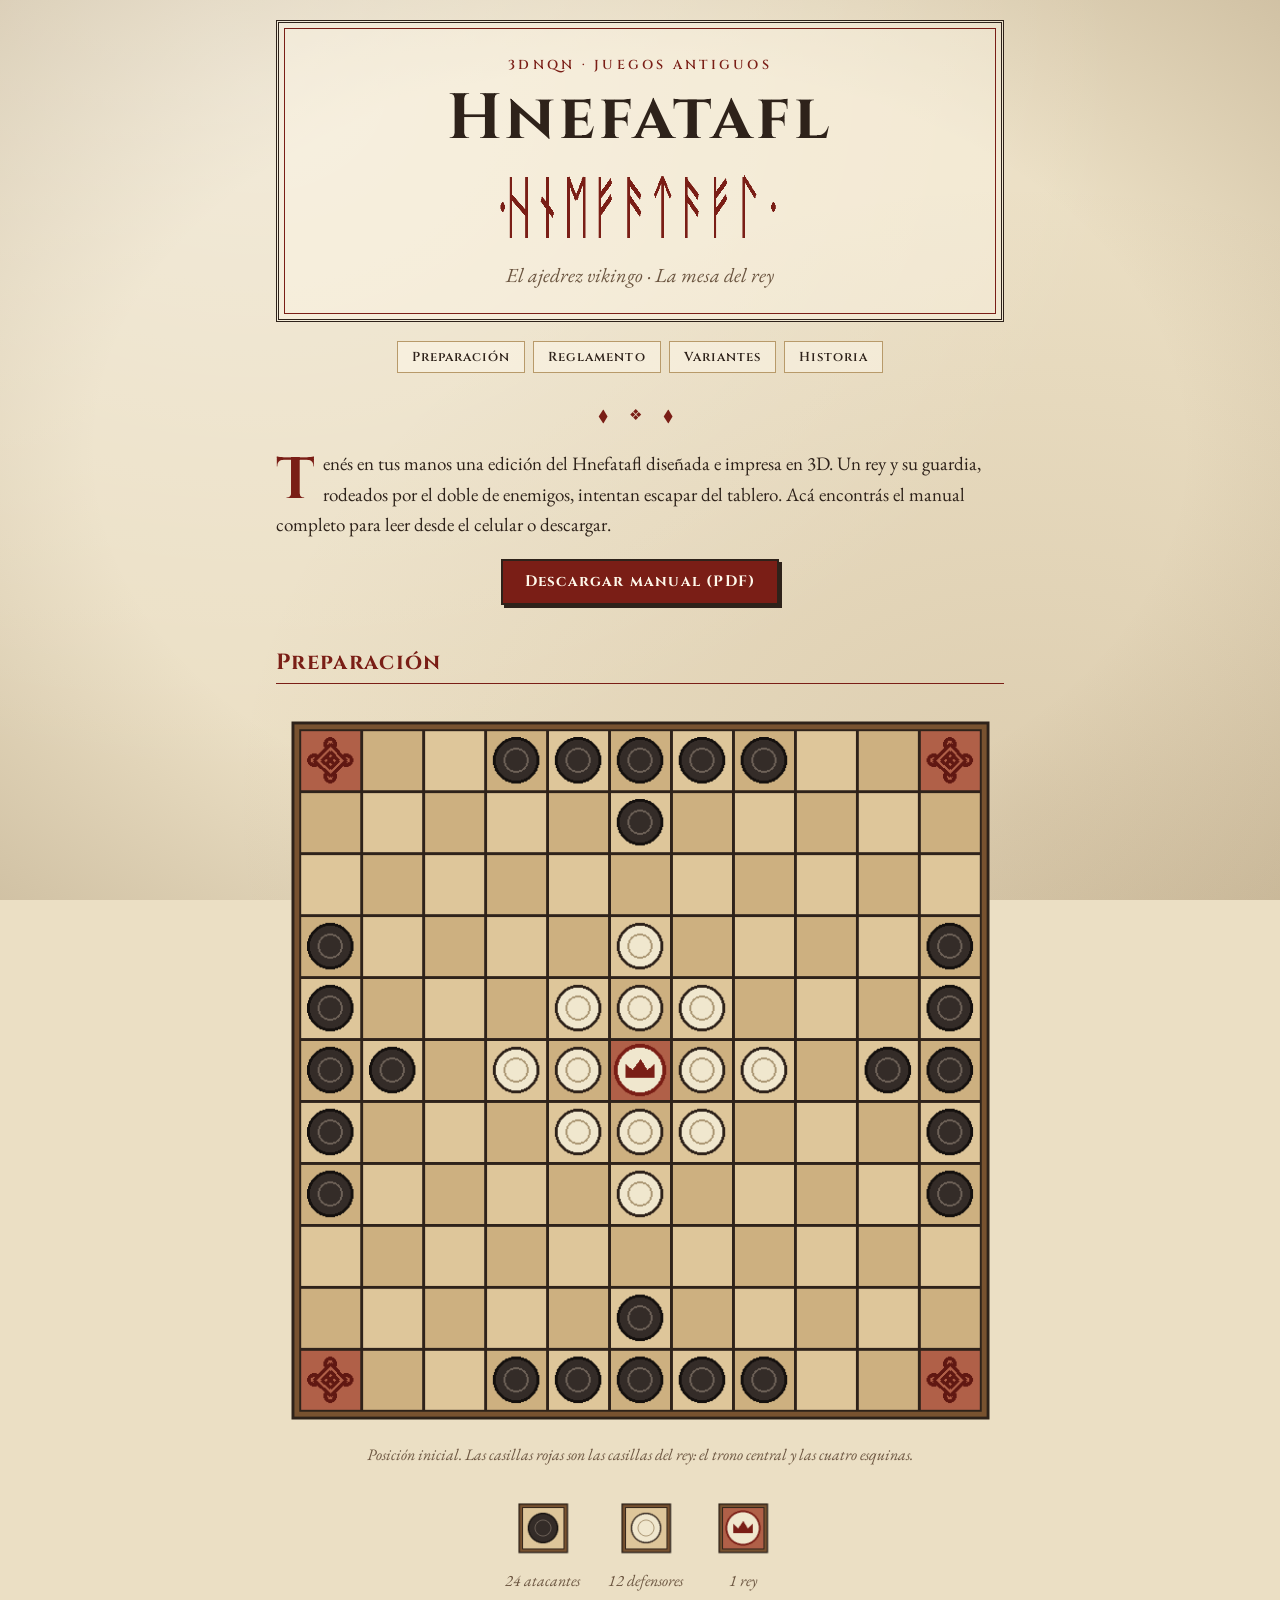
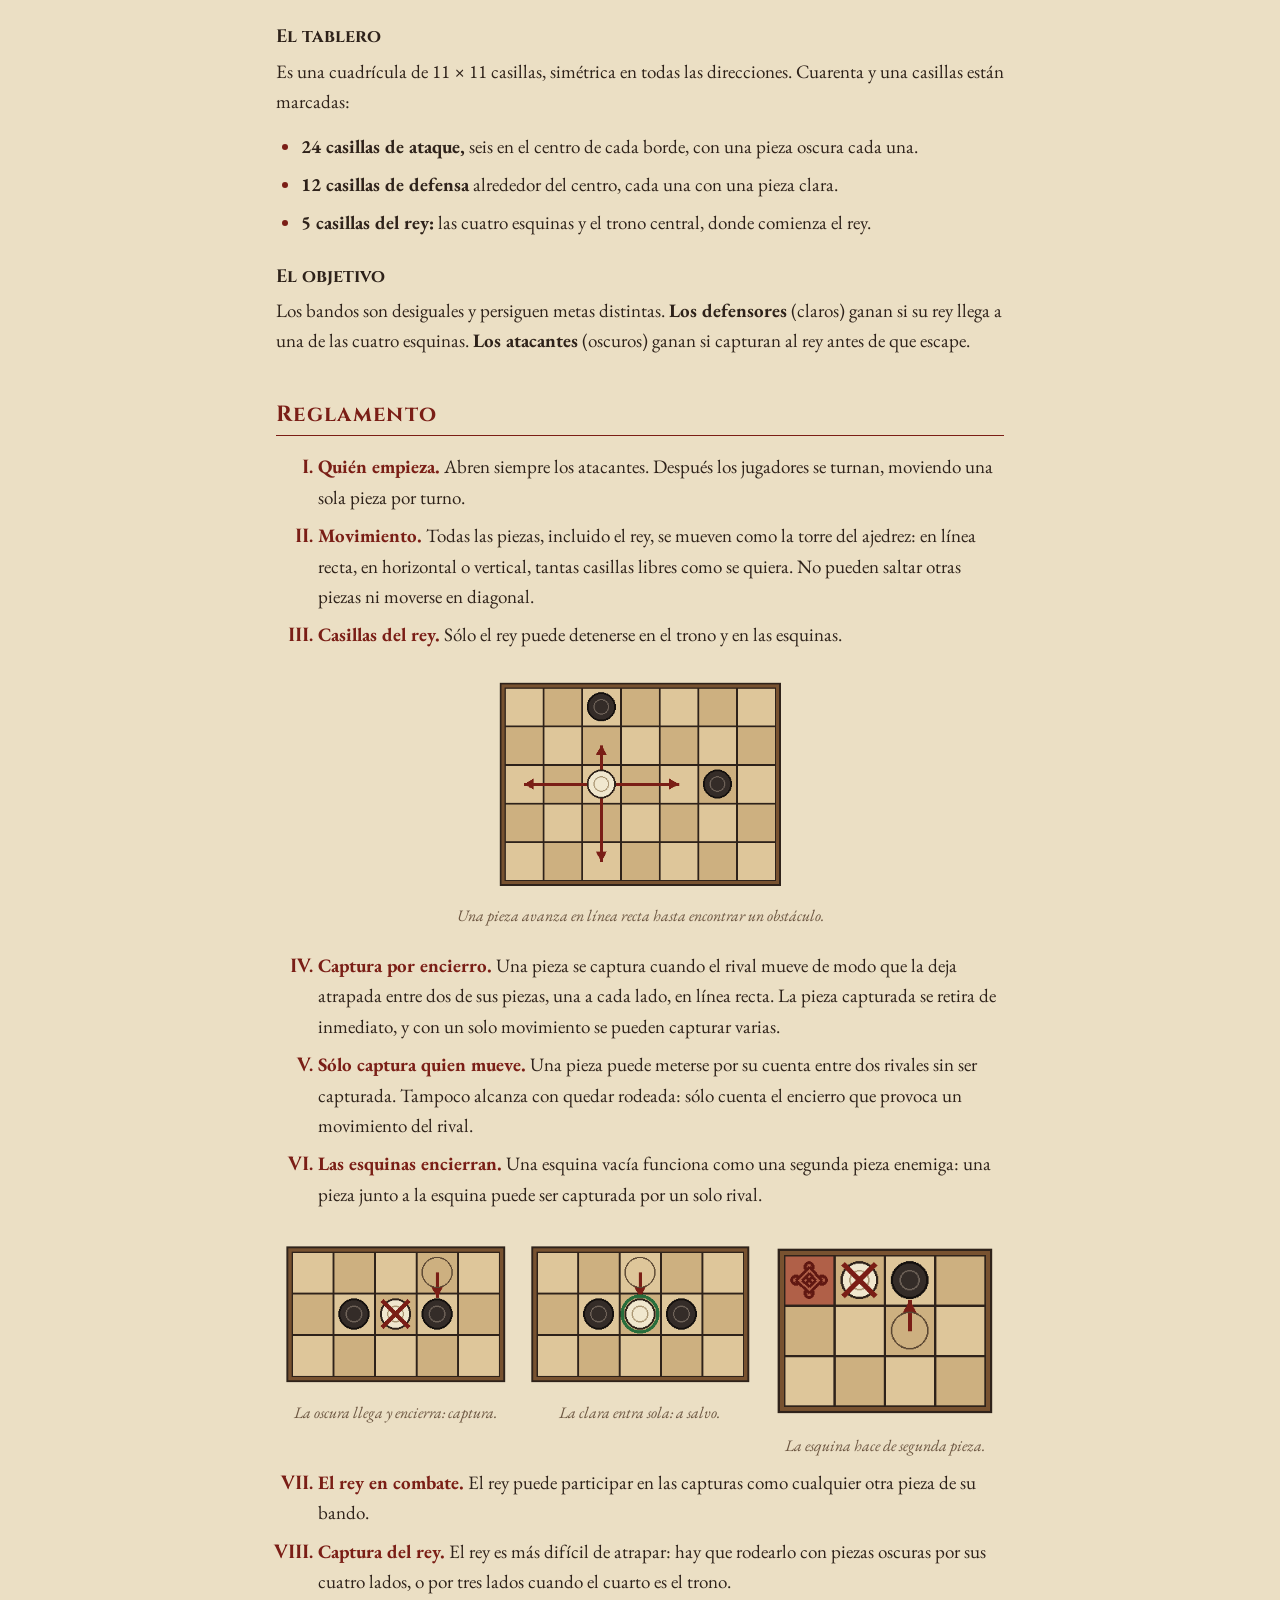
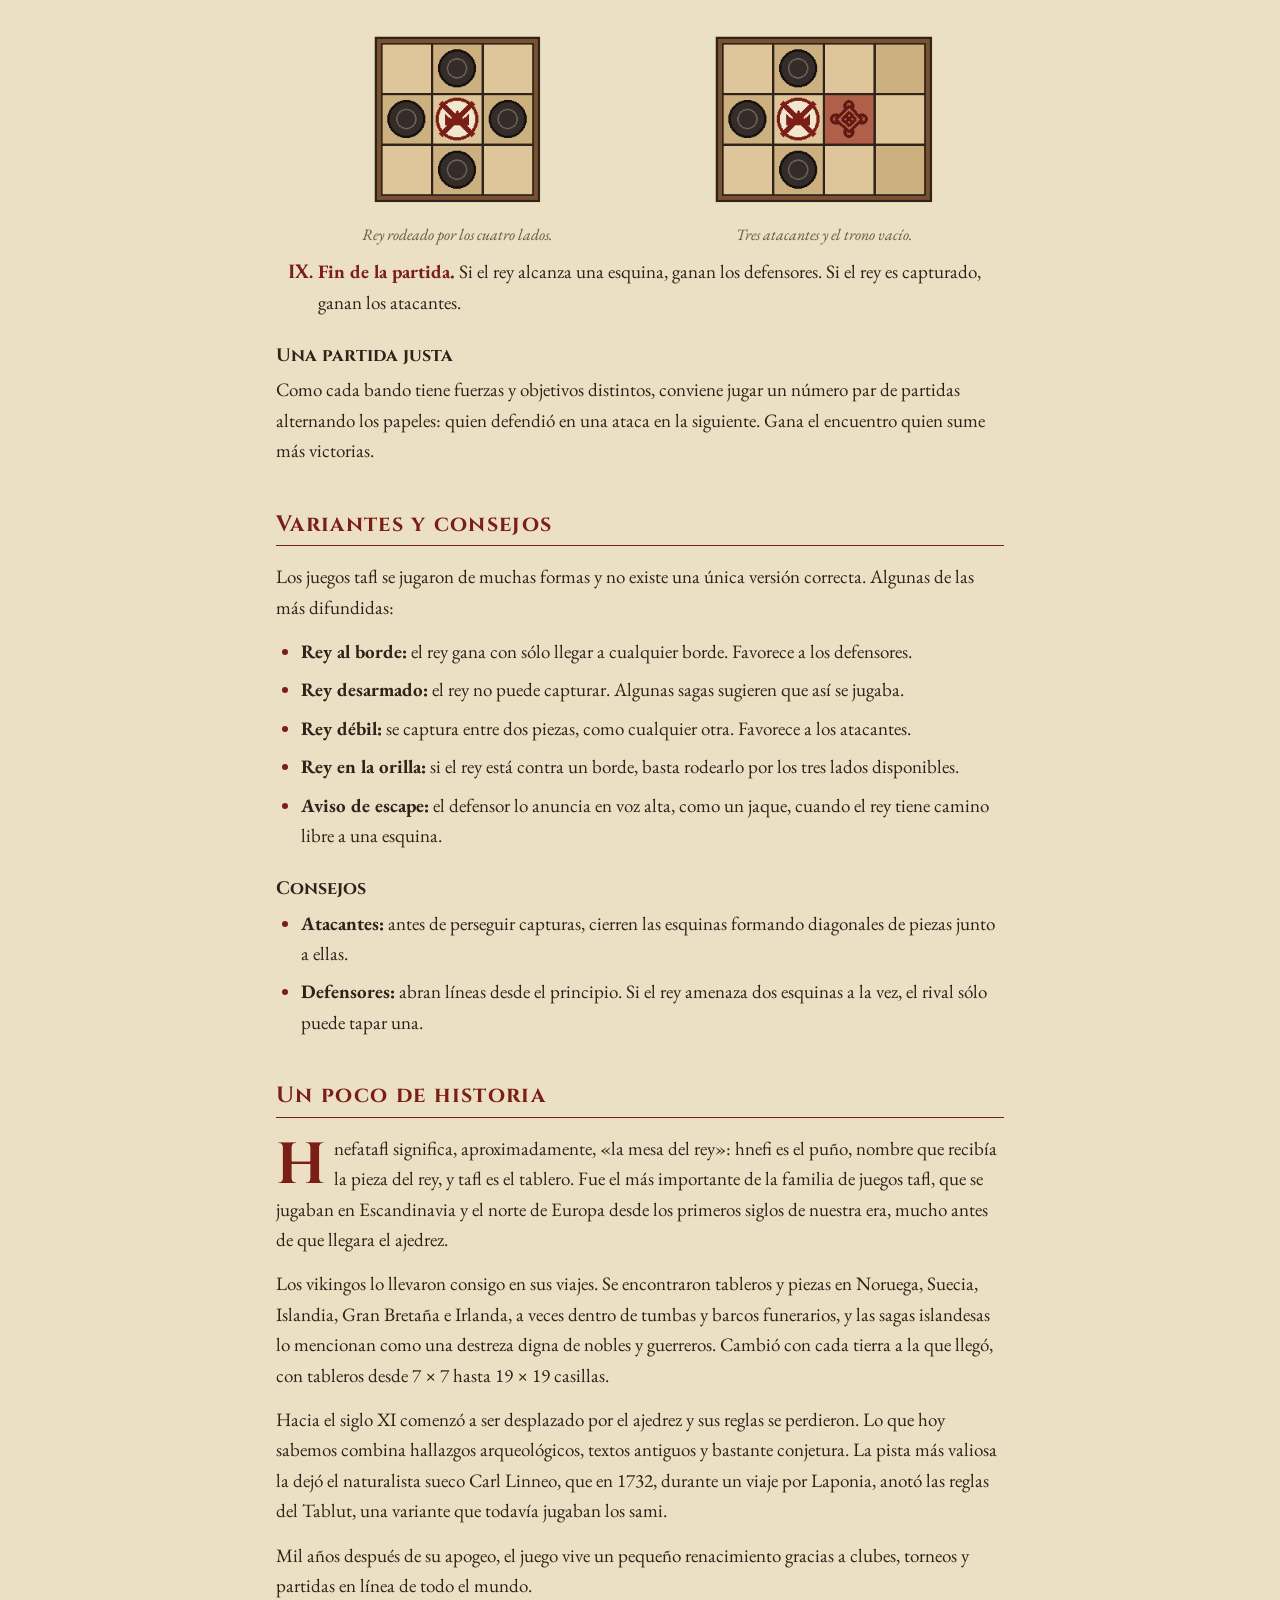
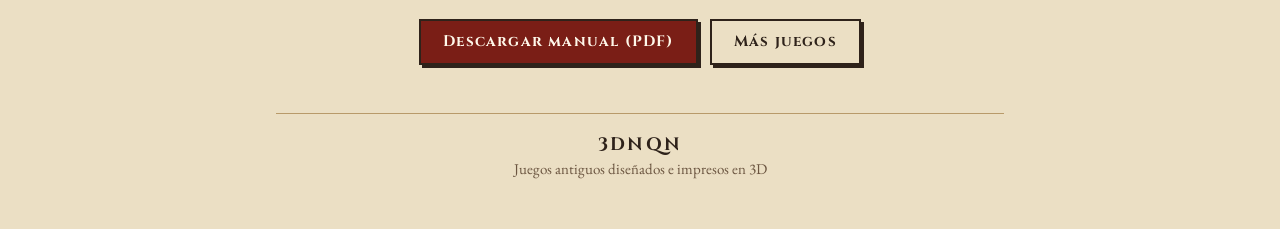
==== hnefatafl/index.html @ ff0a2fd7 "Sitio inicial: portada, Real de Ur y Hnefatafl Co-Authored-By: Claude Opus 5.5 <noreply@anthropic.co" ====
<!doctype html>
<html lang="es">
<head>
<meta charset="utf-8">
<meta name="viewport" content="width=device-width, initial-scale=1">
<title>Hnefatafl · Manual de juego · 3DNQN</title>
<meta name="description" content="Manual del Hnefatafl, el ajedrez vikingo: preparación, reglamento con diagramas, variantes e historia. Edición impresa en 3D por 3DNQN.">
<link rel="preconnect" href="https://fonts.googleapis.com">
<link rel="preconnect" href="https://fonts.gstatic.com" crossorigin>
<link href="https://fonts.googleapis.com/css2?family=Cinzel:wght@600;700&family=EB+Garamond:ital,wght@0,400;0,600;1,400&display=swap" rel="stylesheet">
<link rel="stylesheet" href="../assets/estilo.css">
</head>
<body class="tafl">
<main class="pagina">

  <header class="marco">
    <p class="sobretitulo">3DNQN · Juegos antiguos</p>
    <h1>Hnefatafl</h1>
    <img class="runas" src="runas.png" width="688" height="80" alt="Hnefatafl escrito en runas">
    <p class="bajada">El ajedrez vikingo · La mesa del rey</p>
  </header>

  <ul class="indice">
    <li><a href="#preparacion">Preparación</a></li>
    <li><a href="#reglamento">Reglamento</a></li>
    <li><a href="#variantes">Variantes</a></li>
    <li><a href="#historia">Historia</a></li>
  </ul>

  <p class="ornamento">◆ ❖ ◆</p>

  <p class="inicial">Tenés en tus manos una edición del Hnefatafl diseñada e impresa en 3D. Un rey y su guardia, rodeados por el doble de enemigos, intentan escapar del tablero. Acá encontrás el manual completo para leer desde el celular o descargar.</p>

  <div class="botones">
    <a class="boton" href="manual-hnefatafl.pdf" download>Descargar manual (PDF)</a>
  </div>

  <h2 id="preparacion">Preparación</h2>
  <figure>
    <img src="tablero.png" width="752" height="752" alt="Tablero de 11 por 11 en la posición inicial: el rey en el centro, doce defensores en cruz y veinticuatro atacantes en los bordes.">
    <figcaption>Posición inicial. Las casillas rojas son las casillas del rey: el trono central y las cuatro esquinas.</figcaption>
  </figure>

  <div class="piezas">
    <figure><img src="p_a.png" width="138" height="138" alt="Pieza atacante"><figcaption>24 atacantes</figcaption></figure>
    <figure><img src="p_d.png" width="138" height="138" alt="Pieza defensora"><figcaption>12 defensores</figcaption></figure>
    <figure><img src="p_k.png" width="138" height="138" alt="El rey"><figcaption>1 rey</figcaption></figure>
  </div>

  <h3>El tablero</h3>
  <p>Es una cuadrícula de 11 × 11 casillas, simétrica en todas las direcciones. Cuarenta y una casillas están marcadas:</p>
  <ul>
    <li><strong>24 casillas de ataque,</strong> seis en el centro de cada borde, con una pieza oscura cada una.</li>
    <li><strong>12 casillas de defensa</strong> alrededor del centro, cada una con una pieza clara.</li>
    <li><strong>5 casillas del rey:</strong> las cuatro esquinas y el trono central, donde comienza el rey.</li>
  </ul>

  <h3>El objetivo</h3>
  <p>Los bandos son desiguales y persiguen metas distintas. <strong>Los defensores</strong> (claros) ganan si su rey llega a una de las cuatro esquinas. <strong>Los atacantes</strong> (oscuros) ganan si capturan al rey antes de que escape.</p>

  <h2 id="reglamento">Reglamento</h2>
  <ol class="reglas">
    <li><span class="regla">Quién empieza.</span> Abren siempre los atacantes. Después los jugadores se turnan, moviendo una sola pieza por turno.</li>
    <li><span class="regla">Movimiento.</span> Todas las piezas, incluido el rey, se mueven como la torre del ajedrez: en línea recta, en horizontal o vertical, tantas casillas libres como se quiera. No pueden saltar otras piezas ni moverse en diagonal.</li>
    <li><span class="regla">Casillas del rey.</span> Sólo el rey puede detenerse en el trono y en las esquinas.</li>
  </ol>
  <figure>
    <img src="d_mov.png" width="496" height="368" alt="Una pieza se mueve en línea recta hasta encontrar un obstáculo." style="max-width:300px">
    <figcaption>Una pieza avanza en línea recta hasta encontrar un obstáculo.</figcaption>
  </figure>

  <ol class="reglas" start="4">
    <li><span class="regla">Captura por encierro.</span> Una pieza se captura cuando el rival mueve de modo que la deja atrapada entre dos de sus piezas, una a cada lado, en línea recta. La pieza capturada se retira de inmediato, y con un solo movimiento se pueden capturar varias.</li>
    <li><span class="regla">Sólo captura quien mueve.</span> Una pieza puede meterse por su cuenta entre dos rivales sin ser capturada. Tampoco alcanza con quedar rodeada: sólo cuenta el encierro que provoca un movimiento del rival.</li>
    <li><span class="regla">Las esquinas encierran.</span> Una esquina vacía funciona como una segunda pieza enemiga: una pieza junto a la esquina puede ser capturada por un solo rival.</li>
  </ol>
  <div class="par tres">
    <figure><img src="d_cap.png" width="368" height="240" alt="Captura: la pieza oscura llega y encierra a la clara."><figcaption>La oscura llega y encierra: captura.</figcaption></figure>
    <figure><img src="d_safe.png" width="368" height="240" alt="La pieza clara entra sola entre dos oscuras y queda a salvo."><figcaption>La clara entra sola: a salvo.</figcaption></figure>
    <figure><img src="d_corner.png" width="304" height="240" alt="La esquina actúa como segunda pieza en la captura."><figcaption>La esquina hace de segunda pieza.</figcaption></figure>
  </div>

  <ol class="reglas" start="7">
    <li><span class="regla">El rey en combate.</span> El rey puede participar en las capturas como cualquier otra pieza de su bando.</li>
    <li><span class="regla">Captura del rey.</span> El rey es más difícil de atrapar: hay que rodearlo con piezas oscuras por sus cuatro lados, o por tres lados cuando el cuarto es el trono.</li>
  </ol>
  <div class="par">
    <figure><img src="d_rey4.png" width="240" height="240" alt="Rey rodeado por cuatro atacantes."><figcaption>Rey rodeado por los cuatro lados.</figcaption></figure>
    <figure><img src="d_rey3.png" width="304" height="240" alt="Rey rodeado por tres atacantes y el trono."><figcaption>Tres atacantes y el trono vacío.</figcaption></figure>
  </div>
  <ol class="reglas" start="9">
    <li><span class="regla">Fin de la partida.</span> Si el rey alcanza una esquina, ganan los defensores. Si el rey es capturado, ganan los atacantes.</li>
  </ol>

  <h3>Una partida justa</h3>
  <p>Como cada bando tiene fuerzas y objetivos distintos, conviene jugar un número par de partidas alternando los papeles: quien defendió en una ataca en la siguiente. Gana el encuentro quien sume más victorias.</p>

  <h2 id="variantes">Variantes y consejos</h2>
  <p>Los juegos tafl se jugaron de muchas formas y no existe una única versión correcta. Algunas de las más difundidas:</p>
  <ul>
    <li><strong>Rey al borde:</strong> el rey gana con sólo llegar a cualquier borde. Favorece a los defensores.</li>
    <li><strong>Rey desarmado:</strong> el rey no puede capturar. Algunas sagas sugieren que así se jugaba.</li>
    <li><strong>Rey débil:</strong> se captura entre dos piezas, como cualquier otra. Favorece a los atacantes.</li>
    <li><strong>Rey en la orilla:</strong> si el rey está contra un borde, basta rodearlo por los tres lados disponibles.</li>
    <li><strong>Aviso de escape:</strong> el defensor lo anuncia en voz alta, como un jaque, cuando el rey tiene camino libre a una esquina.</li>
  </ul>
  <h3>Consejos</h3>
  <ul>
    <li><strong>Atacantes:</strong> antes de perseguir capturas, cierren las esquinas formando diagonales de piezas junto a ellas.</li>
    <li><strong>Defensores:</strong> abran líneas desde el principio. Si el rey amenaza dos esquinas a la vez, el rival sólo puede tapar una.</li>
  </ul>

  <h2 id="historia">Un poco de historia</h2>
  <p class="inicial">Hnefatafl significa, aproximadamente, «la mesa del rey»: hnefi es el puño, nombre que recibía la pieza del rey, y tafl es el tablero. Fue el más importante de la familia de juegos tafl, que se jugaban en Escandinavia y el norte de Europa desde los primeros siglos de nuestra era, mucho antes de que llegara el ajedrez.</p>
  <p>Los vikingos lo llevaron consigo en sus viajes. Se encontraron tableros y piezas en Noruega, Suecia, Islandia, Gran Bretaña e Irlanda, a veces dentro de tumbas y barcos funerarios, y las sagas islandesas lo mencionan como una destreza digna de nobles y guerreros. Cambió con cada tierra a la que llegó, con tableros desde 7 × 7 hasta 19 × 19 casillas.</p>
  <p>Hacia el siglo XI comenzó a ser desplazado por el ajedrez y sus reglas se perdieron. Lo que hoy sabemos combina hallazgos arqueológicos, textos antiguos y bastante conjetura. La pista más valiosa la dejó el naturalista sueco Carl Linneo, que en 1732, durante un viaje por Laponia, anotó las reglas del Tablut, una variante que todavía jugaban los sami.</p>
  <p>Mil años después de su apogeo, el juego vive un pequeño renacimiento gracias a clubes, torneos y partidas en línea de todo el mundo.</p>

  <div class="botones">
    <a class="boton" href="manual-hnefatafl.pdf" download>Descargar manual (PDF)</a>
    <a class="boton secundario" href="../">Más juegos</a>
  </div>

  <footer>
    <div class="marca">3DNQN</div>
    <div>Juegos antiguos diseñados e impresos en 3D</div>
  </footer>

</main>
</body>
</html>
---- assets/estilo.css ----
/* 3DNQN · Juegos antiguos — estilo compartido */
:root {
  --papel: #efe2c4;
  --papel-2: #e4d2aa;
  --tinta: #3a2a1a;
  --tinta-suave: #6b5540;
  --acento: #8e3020;      /* rojo ocre */
  --acento-2: #26406a;    /* lapislázuli */
  --borde: #b89a6a;
  --ancho: 760px;
}
body.tafl {
  --papel: #ebdfc4;
  --papel-2: #dccaa2;
  --tinta: #2e221a;
  --acento: #7a1e16;      /* rojo sangre */
  --acento-2: #34302c;    /* hierro */
}

* { box-sizing: border-box; }
html { -webkit-text-size-adjust: 100%; }
body {
  margin: 0;
  color: var(--tinta);
  font: 19px/1.6 "EB Garamond", Garamond, Georgia, serif;
  background-color: var(--papel);
  background-image:
    radial-gradient(ellipse at 20% 10%, rgba(255,255,255,.35), transparent 60%),
    radial-gradient(ellipse at 80% 90%, rgba(120,80,30,.12), transparent 55%),
    radial-gradient(ellipse at 50% 50%, transparent 60%, rgba(90,60,20,.18));
  background-attachment: fixed;
}

.pagina {
  max-width: var(--ancho);
  margin: 0 auto;
  padding: 0 16px 48px;
}

/* ---------- cabecera ---------- */
.marco {
  border: 3px double var(--tinta);
  outline: 1px solid var(--acento);
  outline-offset: -9px;
  padding: 36px 20px 28px;
  margin: 20px 0 8px;
  text-align: center;
  background: rgba(255,250,235,.35);
}
.sobretitulo {
  font: 600 13px/1 "Cinzel", serif;
  letter-spacing: .25em;
  color: var(--acento);
  text-transform: uppercase;
  margin: 0 0 14px;
}
h1 {
  font: 700 clamp(38px, 10vw, 64px)/1.05 "Cinzel", serif;
  letter-spacing: .06em;
  margin: 0;
}
h1 .rojo { color: var(--acento); display: block; }
.bajada { font-style: italic; font-size: 20px; color: var(--tinta-suave); margin: 12px 0 0; }
.runas { display: block; margin: 14px auto 0; width: min(300px, 80%); }

.ornamento {
  text-align: center; color: var(--acento);
  letter-spacing: .6em; font-size: 15px; margin: 22px 0;
}

/* ---------- navegación ---------- */
.indice {
  display: flex; flex-wrap: wrap; gap: 8px; justify-content: center;
  margin: 18px 0 6px; padding: 0; list-style: none;
}
.indice a {
  display: inline-block; padding: 6px 14px;
  font: 600 13px/1.4 "Cinzel", serif; letter-spacing: .08em;
  color: var(--tinta); text-decoration: none;
  border: 1px solid var(--borde); background: rgba(255,250,235,.5);
}
.indice a:hover, .indice a:focus { background: var(--acento); color: #fff8ea; border-color: var(--acento); }

/* ---------- textos ---------- */
h2 {
  font: 700 22px/1.3 "Cinzel", serif;
  letter-spacing: .06em;
  color: var(--acento);
  border-bottom: 1px solid var(--acento);
  padding-bottom: 6px;
  margin: 44px 0 16px;
  scroll-margin-top: 16px;
}
h3 { font: 700 18px/1.3 "Cinzel", serif; margin: 26px 0 8px; color: var(--tinta); }
p { margin: 0 0 14px; }
p.inicial::first-letter {
  float: left; font: 700 58px/.9 "Cinzel", serif;
  color: var(--acento); padding: 6px 8px 0 0;
}
ul, ol { padding-left: 1.3em; margin: 0 0 16px; }
li { margin-bottom: 8px; }
ul li::marker { color: var(--acento); }
ol.reglas { list-style: upper-roman; padding-left: 2.2em; }
ol.reglas li::marker { color: var(--acento); font-family: "Cinzel", serif; font-weight: 700; }
strong { color: var(--tinta); }
.regla { color: var(--acento); font-weight: 700; }
a { color: var(--acento); }

/* ---------- figuras ---------- */
figure { margin: 22px 0; text-align: center; }
figure img {
  max-width: 100%; height: auto; display: block; margin: 0 auto;
}
figure.lamina img { border: 1px solid var(--borde); background: #f6ecd4; padding: 6px; box-shadow: 0 2px 8px rgba(60,40,10,.18); }
figcaption { font-style: italic; font-size: 16px; color: var(--tinta-suave); margin-top: 8px; }
.par { display: grid; grid-template-columns: 1fr; gap: 6px; }
@media (min-width: 560px) { .par { grid-template-columns: 1fr 1fr; } .par.tres { grid-template-columns: 1fr 1fr 1fr; } }
.par figure { margin: 10px 0; }
.par figure img { max-height: 190px; width: auto; }
.piezas { display: flex; justify-content: center; gap: 28px; flex-wrap: wrap; }
.piezas figure { margin: 6px 0; }
.piezas img { width: 64px; }

/* ---------- tabla de dados ---------- */
.tabla-scroll { overflow-x: auto; }
table { border-collapse: collapse; margin: 6px auto 16px; font-size: 16px; }
th, td { border: 1px solid var(--tinta-suave); padding: 6px 10px; text-align: center; }
th { background: var(--papel-2); font-family: "Cinzel", serif; font-size: 14px; }

/* ---------- botones ---------- */
.botones { display: flex; flex-wrap: wrap; gap: 12px; justify-content: center; margin: 18px 0 6px; }
.boton {
  display: inline-block; padding: 12px 22px;
  font: 700 15px/1.2 "Cinzel", serif; letter-spacing: .08em;
  color: #fff8ea; background: var(--acento); text-decoration: none;
  border: 2px solid var(--tinta);
  box-shadow: 3px 3px 0 var(--tinta);
}
.boton.secundario { background: transparent; color: var(--tinta); }
.boton:active { transform: translate(2px,2px); box-shadow: 1px 1px 0 var(--tinta); }

/* ---------- portada: tarjetas ---------- */
.tarjetas { display: grid; grid-template-columns: 1fr; gap: 18px; margin-top: 18px; }
@media (min-width: 620px) { .tarjetas { grid-template-columns: 1fr 1fr; } }
.tarjeta {
  display: block; text-decoration: none; color: var(--tinta);
  border: 1px solid var(--borde); background: rgba(255,250,235,.5);
  padding: 14px 14px 18px; text-align: center;
}
.tarjeta img { width: 100%; height: 190px; object-fit: contain; display: block; margin-bottom: 10px; }
.tarjeta h3 { margin: 6px 0 4px; color: var(--acento); }
.tarjeta p { font-size: 16px; margin: 0; color: var(--tinta-suave); }
.tarjeta:hover { border-color: var(--acento); }

/* ---------- pie ---------- */
footer {
  text-align: center; font-size: 15px; color: var(--tinta-suave);
  border-top: 1px solid var(--borde); margin-top: 48px; padding-top: 18px;
}
footer .marca { font: 700 18px "Cinzel", serif; color: var(--tinta); letter-spacing: .12em; }
.volver { display: inline-block; margin-top: 18px; font-family: "Cinzel", serif; font-size: 14px; }
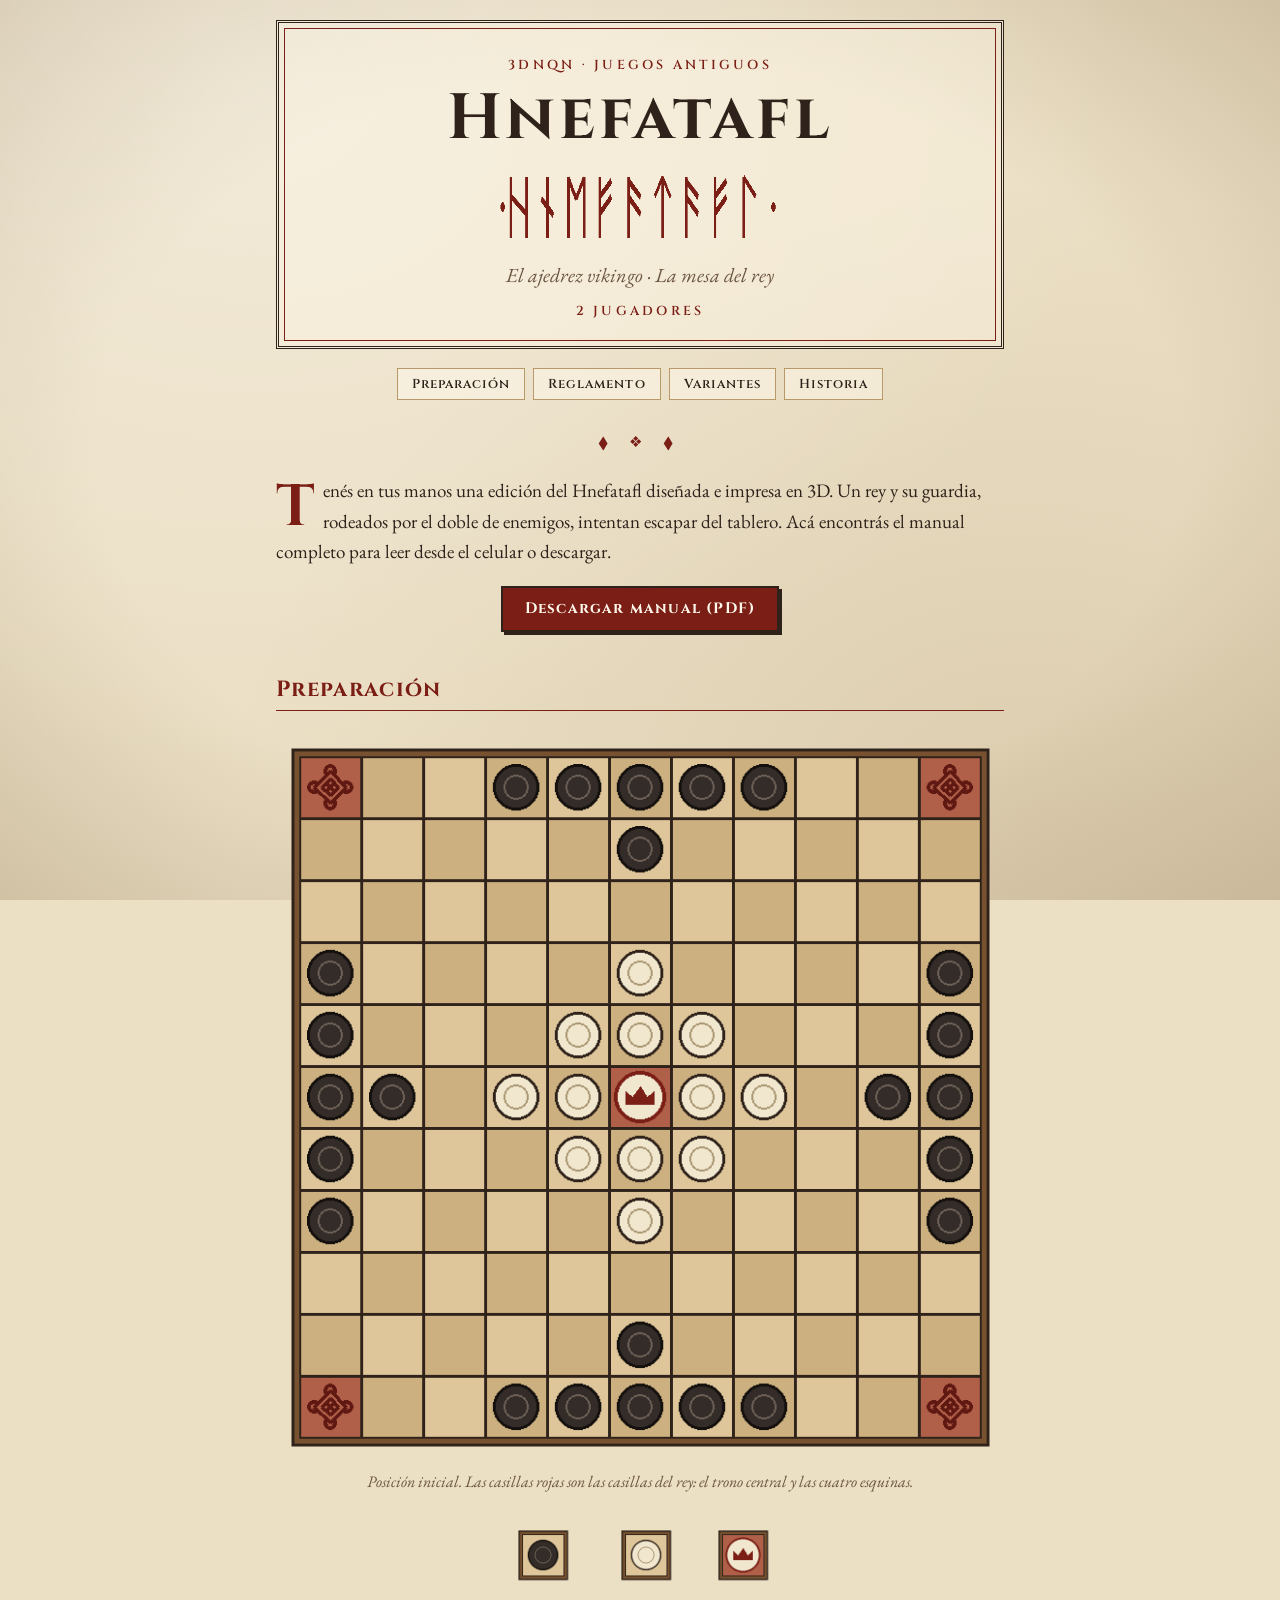
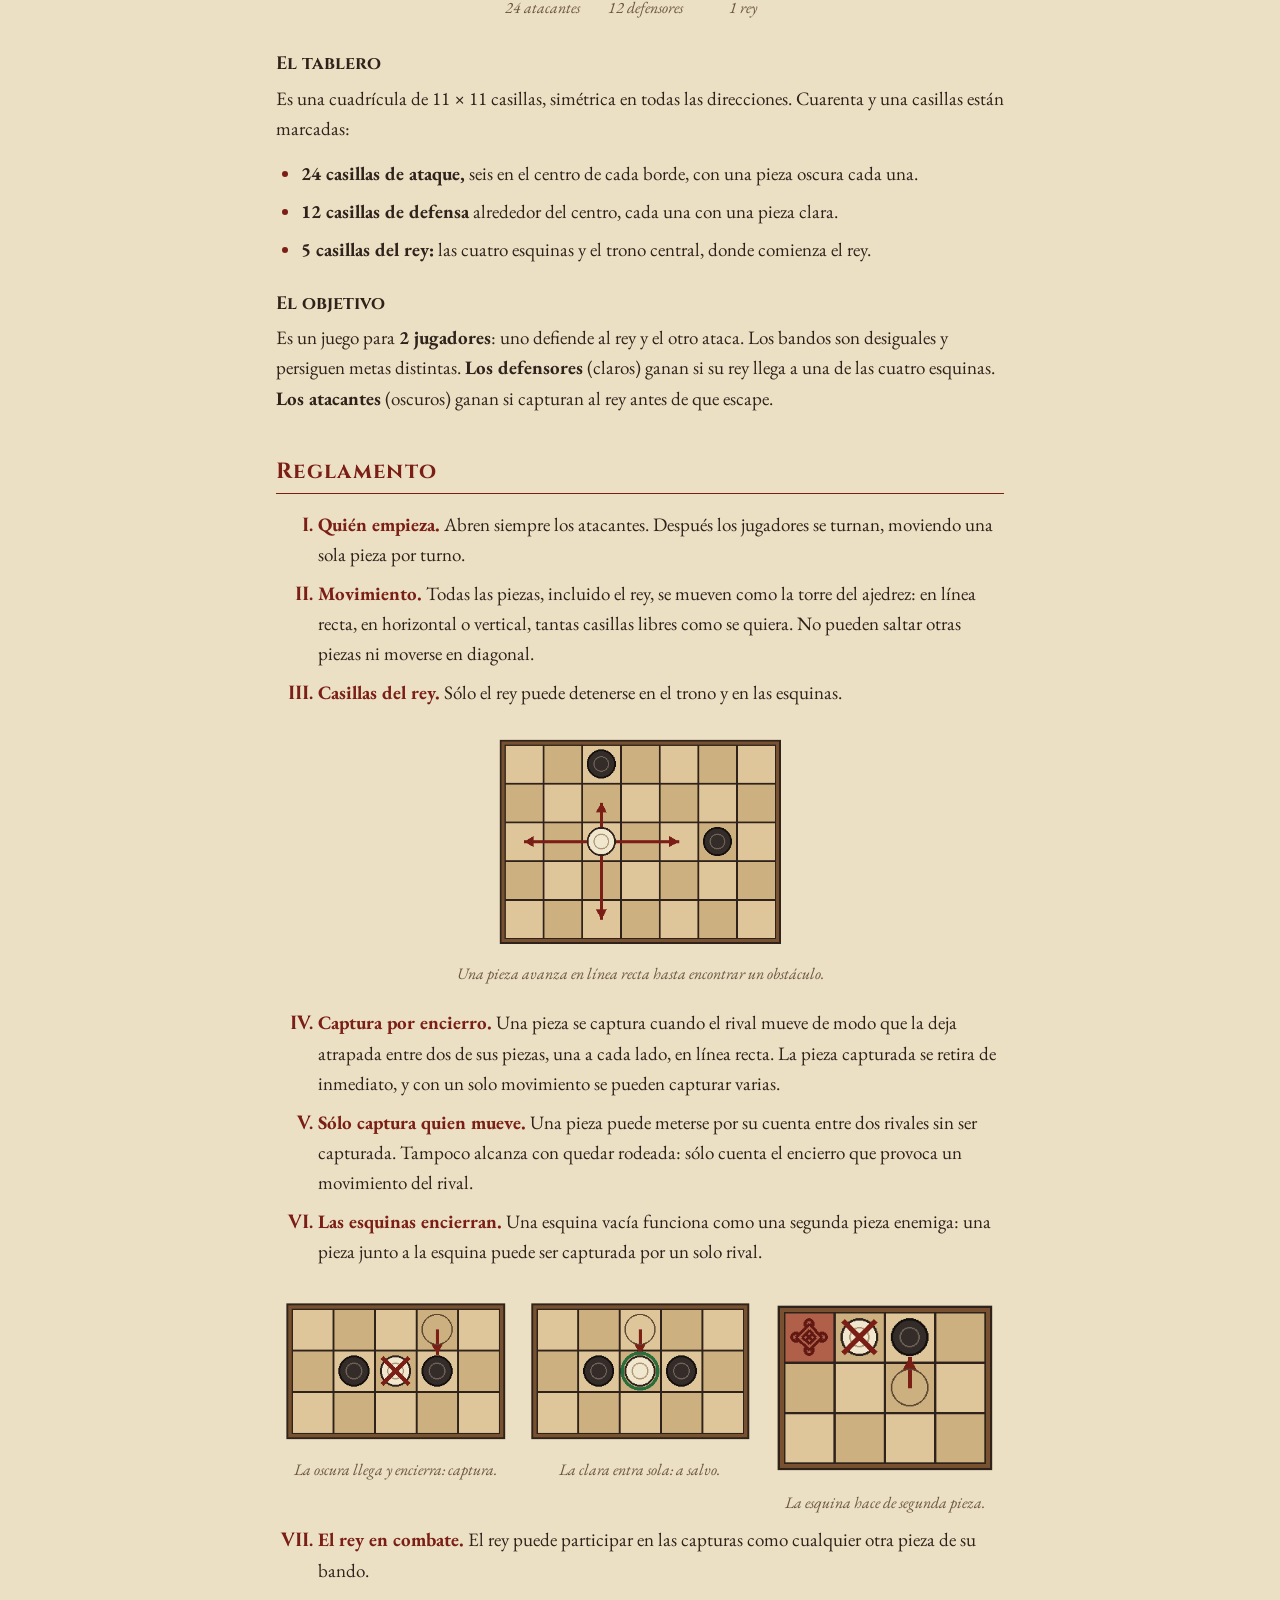
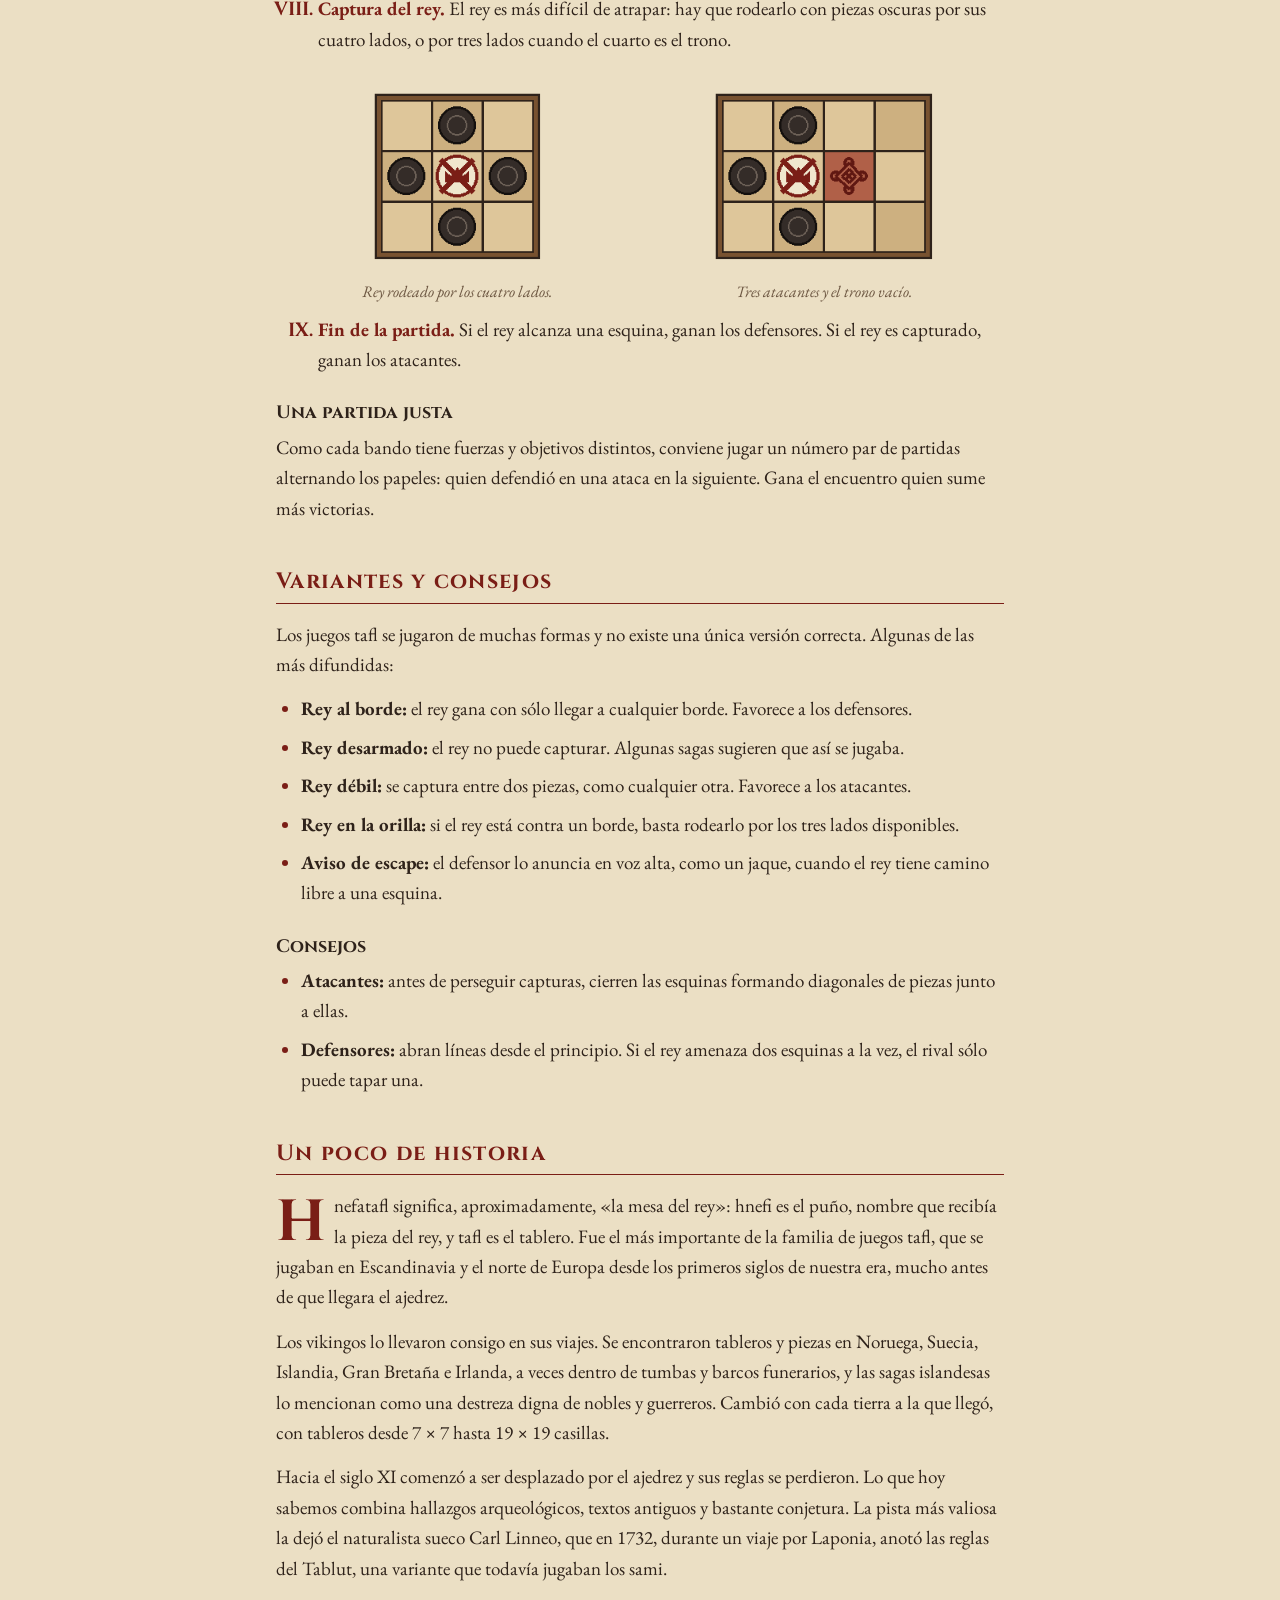
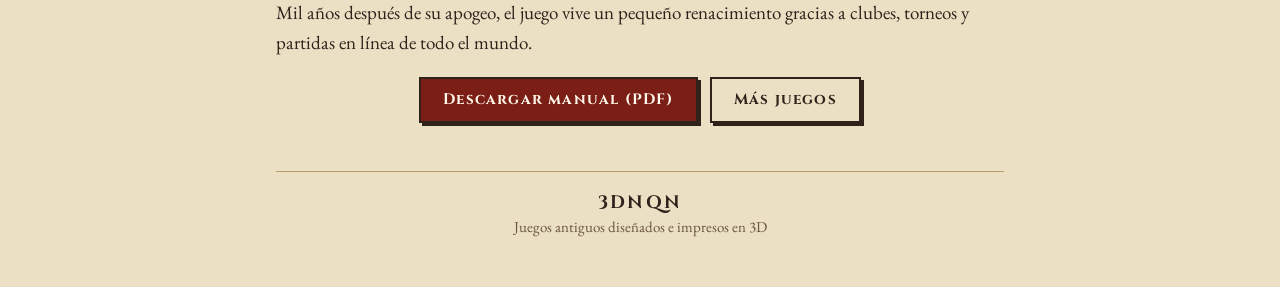
==== commit c9aebe66: "Real de Ur: sección 'Esta edición' con fotos, dados piramidales; 2 jugadores en ambos juegos Co-Auth" ====
--- a/hnefatafl/index.html
+++ b/hnefatafl/index.html
@@ -18,6 +18,7 @@
     <h1>Hnefatafl</h1>
     <img class="runas" src="runas.png" width="688" height="80" alt="Hnefatafl escrito en runas">
     <p class="bajada">El ajedrez vikingo · La mesa del rey</p>
+    <p class="sobretitulo" style="margin:14px 0 0">2 jugadores</p>
   </header>
 
   <ul class="indice">
@@ -56,7 +57,7 @@
   </ul>
 
   <h3>El objetivo</h3>
-  <p>Los bandos son desiguales y persiguen metas distintas. <strong>Los defensores</strong> (claros) ganan si su rey llega a una de las cuatro esquinas. <strong>Los atacantes</strong> (oscuros) ganan si capturan al rey antes de que escape.</p>
+  <p>Es un juego para <strong>2 jugadores</strong>: uno defiende al rey y el otro ataca. Los bandos son desiguales y persiguen metas distintas. <strong>Los defensores</strong> (claros) ganan si su rey llega a una de las cuatro esquinas. <strong>Los atacantes</strong> (oscuros) ganan si capturan al rey antes de que escape.</p>
 
   <h2 id="reglamento">Reglamento</h2>
   <ol class="reglas">
